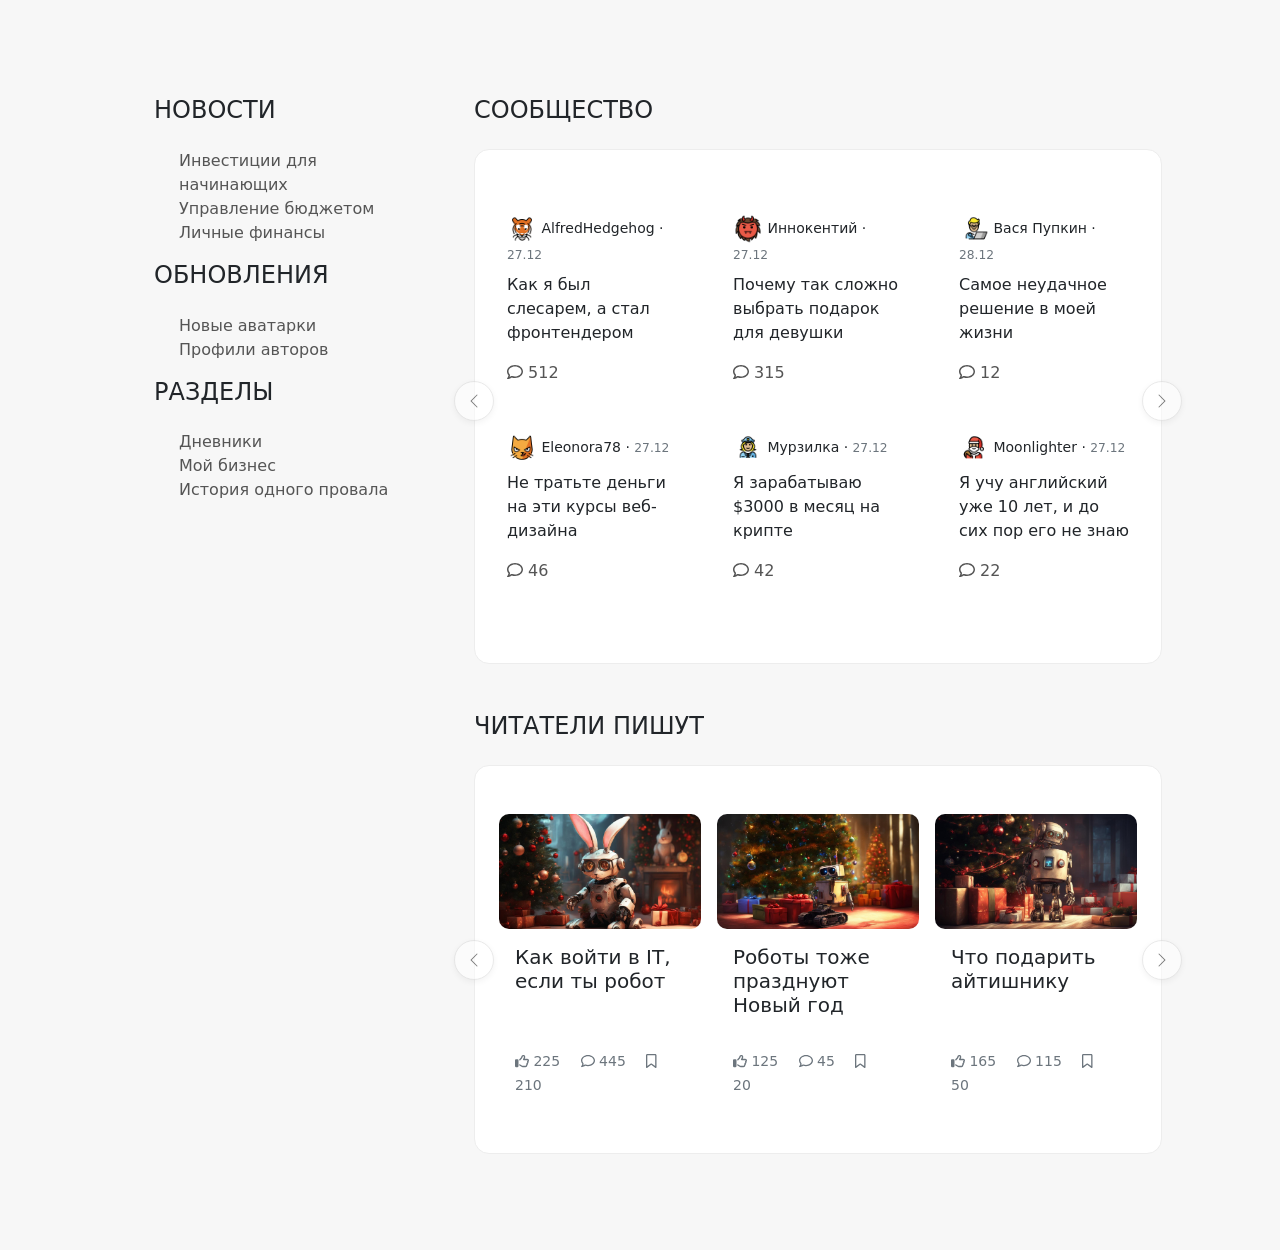
==== index.html @ a939b2f4 "rename" ====
<!DOCTYPE html>
<html lang="en">
   <head>
      <title>Слайдеры для онлайн-журнала</title>
      <meta charset="utf-8">
      <meta http-equiv="X-UA-Compatible" content="IE=edge">
      <meta name="viewport" content="width=device-width, initial-scale=1.0">
      <meta name="description" content="">
      <meta name="author" content="Proglib">
      <link rel="shortcut icon" href="assets/favicon.ico">
      <link href="https://fonts.googleapis.com/css?family=Roboto:300,400,500,700,900" rel="stylesheet">
      <script defer src="assets/fonts/all.min.js"></script>
      <link id="bootstrap" rel="stylesheet" href="assets/css/bootstrap.min.css">
      <link id="additional-style" rel="stylesheet" href="assets/css/carousel.css">
   </head>
   <body>
      <div class="container px-5 py-5 my-5">
         <div class="row">
            <div class="sections col-4 px-5">
               <h4 class="text-uppercase mb-4">Новости</h4>
               <ul class="list-unstyled">
                  <li><a href="#">Инвестиции для начинающих</a></li>
                  <li><a href="#">Управление бюджетом</a></li>
                  <li><a href="#">Личные финансы</a></li>
               </ul>
               <h4 class="text-uppercase mb-4">Обновления</h4>
               <ul class="list-unstyled">
                  <li><a href="#">Новые аватарки</a></li>
                  <li><a href="#">Профили авторов</a></li>
               </ul>
               <h4 class="text-uppercase mb-4">Разделы</h4>
               <ul class="list-unstyled">
                  <li><a href="#">Дневники</a></li>
                  <li><a href="#">Мой бизнес</a></li>
                  <li><a href="#">История одного провала</a></li>
               </ul>
            </div>
            <div class="col-8">
               <h4 class="text-uppercase mb-4">Сообщество</h4>
               <div id="postCarousel" class="carousel slide carousel-dark" data-bs-ride="carousel" data-bs-interval="false">
                  <div class="posts px-3 py-5">
                     <div class="carousel-inner">
                        <div class="carousel-item active">
                           <div class="row">
                              <div class="col-md-4 mb-3">
                                 <div class="card community">
                                    <div class="card-body">
                                       <p class="card-title small">
                                          <img src="assets/img/avatars/avatar1.png" class="rounded-circle mr-2" width="30" alt="image"> 
                                          AlfredHedgehog &middot; <small class="text-muted"> 27.12</small>  
                                       <p class="card-text">Как я был слесарем, а стал фронтендером</p>
                                       <a href="#" class="stretched-link"><i class="far fa-comment"></i> 512</a>
                                    </div>
                                 </div>
                              </div>
                              <div class="col-md-4 mb-3">
                                 <div class="card community">
                                    <div class="card-body">
                                       <p class="card-title small"> 
                                          <img src="assets/img/avatars/avatar2.png" class="rounded-circle mr-2" width="30" alt="image"> 
                                          Иннокентий &middot; <small class="text-muted"> 27.12</small>  
                                       <p class="card-text">Почему так сложно выбрать подарок для девушки</p>
                                       <a href="#" class="stretched-link"><i class="far fa-comment"></i> 315</a>
                                    </div>
                                 </div>
                              </div>
                              <div class="col-md-4 mb-3">
                                 <div class="card community">
                                    <div class="card-body">
                                       <p class="card-title small">
                                          <img src="assets/img/avatars/avatar3.png" class="rounded-circle mr-2" width="30" alt="image"> 
                                          Вася Пупкин &middot; <small class="text-muted"> 28.12</small>  
                                       <p class="card-text">Самое неудачное решение в моей жизни</p>
                                       <a href="#" class="stretched-link"><i class="far fa-comment"></i> 12</a>
                                    </div>
                                 </div>
                              </div>
                              <div class="col-md-4 mb-3">
                                 <div class="card community">
                                    <div class="card-body">
                                       <p class="card-title small"> 
                                          <img src="assets/img/avatars/avatar4.png" class="rounded-circle mr-2" width="30" alt="image"> 
                                          Eleonora78 &middot; <small class="text-muted"> 27.12</small>  
                                       <p class="card-text">Не тратьте деньги на эти курсы веб-дизайна</p>
                                       <a href="#" class="stretched-link"><i class="far fa-comment"></i> 46</a>
                                    </div>
                                 </div>
                              </div>
                              <div class="col-md-4 mb-3">
                                 <div class="card community">
                                    <div class="card-body">
                                       <p class="card-title small"> 
                                          <img src="assets/img/avatars/avatar5.png" class="rounded-circle mr-2" width="30" alt="image"> 
                                          Мурзилка &middot; <small class="text-muted"> 27.12</small>  
                                       <p class="card-text">Я зарабатываю $3000 в месяц на крипте</p>
                                       <a href="#" class="stretched-link"><i class="far fa-comment"></i> 42</a>
                                    </div>
                                 </div>
                              </div>
                              <div class="col-md-4 mb-3">
                                 <div class="card community">
                                    <div class="card-body">
                                       <p class="card-title small"> 
                                          <img src="assets/img/avatars/avatar6.png" class="rounded-circle mr-2" width="30" alt="image"> 
                                          Мoonlighter &middot; <small class="text-muted"> 27.12</small>  
                                       <p class="card-text">Я учу английский уже 10 лет, и до сих пор его не знаю</p>
                                       <a href="#" class="stretched-link"><i class="far fa-comment"></i> 22</a>
                                    </div>
                                 </div>
                              </div>
                           </div>
                        </div>
                        <div class="carousel-item">
                           <div class="row">
                              <div class="col-md-4 mb-3">
                                 <div class="card community">
                                    <div class="card-body">
                                       <p class="card-title small"> 
                                          <img src="assets/img/avatars/avatar7.png" class="rounded-circle mr-2" width="30" alt="image"> 
                                          Backender99 &middot; <small class="text-muted"> 27.12</small>  
                                       <p class="card-text">Стоит ли переходить в разработку ИИ</p>
                                       <a href="#" class="stretched-link"><i class="far fa-comment"></i> 152</a>
                                    </div>
                                 </div>
                              </div>
                              <div class="col-md-4 mb-3">
                                 <div class="card community">
                                    <div class="card-body">
                                       <p class="card-title small"> 
                                          <img src="assets/img/avatars/avatar8.png" class="rounded-circle mr-2" width="30" alt="image"> 
                                          Фрилансер &middot; <small class="text-muted"> 27.12</small>  
                                       <p class="card-text">Я рисую портреты по фото и ненавижу себя за это</p>
                                       <a href="#" class="stretched-link"><i class="far fa-comment"></i> 712</a>
                                    </div>
                                 </div>
                              </div>
                              <div class="col-md-4 mb-3">
                                 <div class="card community">
                                    <div class="card-body">
                                       <p class="card-title small"> 
                                          <img src="assets/img/avatars/avatar9.png" class="rounded-circle mr-2" width="30" alt="image"> 
                                          Дама с вилами &middot; <small class="text-muted"> 27.12</small>  
                                       <p class="card-text">Как понаехать в Москву и не пожалеть об этом</p>
                                       <a href="#" class="stretched-link"><i class="far fa-comment"></i> 321</a>
                                    </div>
                                 </div>
                              </div>
                              <div class="col-md-4 mb-3">
                                 <div class="card community">
                                    <div class="card-body">
                                       <p class="card-title small"> 
                                          <img src="assets/img/avatars/avatar10.png" class="rounded-circle mr-2" width="30" alt="image"> 
                                          Добрая медсестра &middot; <small class="text-muted"> 27.12</small>  
                                       <p class="card-text"> Нужно ли высшее медицинское образование</p>
                                       <a href="#" class="stretched-link"><i class="far fa-comment"></i> 52</a>
                                    </div>
                                 </div>
                              </div>
                              <div class="col-md-4 mb-3">
                                 <div class="card community">
                                    <div class="card-body">
                                       <p class="card-title small"> 
                                          <img src="assets/img/avatars/avatar11.png" class="rounded-circle mr-2" width="30" alt="image"> 
                                          BadRobot &middot; <small class="text-muted"> 27.12</small>  
                                       <p class="card-text">Почему роботы хотят уничтожить людей?</p>
                                       <a href="#" class="stretched-link"><i class="far fa-comment"></i> 38</a>
                                    </div>
                                 </div>
                              </div>
                              <div class="col-md-4 mb-3">
                                 <div class="card community">
                                    <div class="card-body">
                                       <p class="card-title small"> 
                                          <img src="assets/img/avatars/avatar12.png" class="rounded-circle mr-2" width="30" alt="image"> 
                                          SmartInvest &middot; <small class="text-muted"> 27.12</small>  
                                       <p class="card-text">Как открыть ИИС и начать зарабатывать</p>
                                       <a href="#" class="stretched-link"><i class="far fa-comment"></i> 19</a>
                                    </div>
                                 </div>
                              </div>
                           </div>
                        </div>
                     </div>
                  </div>
                  <a class="carousel-control-prev" href="#postCarousel" role="button" data-bs-slide="prev">
                  <span class="carousel-control-prev-icon"></span>
                  </a>
                  <a class="carousel-control-next" href="#postCarousel" role="button" data-bs-slide="next">
                  <span class="carousel-control-next-icon"></span>
                  </a>
               </div>
               <h4 class="text-uppercase mt-5 mb-4">Читатели пишут</h4>
               <div id="carousel" class="carousel slide carousel-dark" data-ride="carousel" data-bs-interval="false">
                  <div class="posts px-3 py-5">
                     <div class="carousel-inner">
                        <div class="carousel-item active">
                           <div class="d-flex justify-content-between">
                              <div class="card px-2">
                                 <img class="card-img-top rounded-5 img-fluid" src="assets/img/articles/photo_1.jpg" alt="image">
                                 <div class="card-body">
                                    <h5 class="card-title">Как войти в IT, если ты робот</h5>
                                 </div>
                                 <div class="card-footer">
                                    <small class="text-muted">
                                    <span class="me-3"><i class="far fa-thumbs-up"></i> 225</span>  
                                    <span class="me-3"><i class="far fa-comment"></i> 445</span>
                                    <span class="me-3"><i class="far fa-bookmark"></i> 210</span>
                                    </small>
                                 </div>
                              </div>
                              <div class="card px-2">
                                 <img class="card-img-top rounded-5 img-fluid" src="assets/img/articles/photo_2.jpg" alt="image">
                                 <div class="card-body">
                                    <h5 class="card-title">Роботы тоже празднуют Новый год</h5>
                                 </div>
                                 <div class="card-footer">
                                    <small class="text-muted">
                                    <span class="me-3"><i class="far fa-thumbs-up"></i> 125</span>  
                                    <span class="me-3"><i class="far fa-comment"></i> 45</span>
                                    <span class="me-3"><i class="far fa-bookmark"></i> 20</span>
                                    </small>
                                 </div>
                              </div>
                              <div class="card px-2">
                                 <img class="card-img-top rounded-5 img-fluid" src="assets/img/articles/photo_3.jpg" alt="image">
                                 <div class="card-body">
                                    <h5 class="card-title">Что подарить айтишнику</h5>
                                 </div>
                                 <div class="card-footer">
                                    <small class="text-muted">
                                    <span class="me-3"><i class="far fa-thumbs-up"></i> 165</span>  
                                    <span class="me-3"><i class="far fa-comment"></i> 115</span>
                                    <span class="me-3"><i class="far fa-bookmark"></i> 50</span>
                                    </small>
                                 </div>
                              </div>
                           </div>
                        </div>
                        <div class="carousel-item">
                           <div class="d-flex justify-content-between">
                              <div class="card px-2">
                                 <img class="card-img-top rounded-5 img-fluid" src="assets/img/articles/photo_4.jpg" alt="image">
                                 <div class="card-body">
                                    <h5 class="card-title">Не проводи Новый год под елкой</h5>
                                 </div>
                                 <div class="card-footer">
                                    <small class="text-muted">
                                    <span class="me-3"><i class="far fa-thumbs-up"></i> 225</span>  
                                    <span class="me-3"><i class="far fa-comment"></i> 15</span>
                                    <span class="me-3"><i class="far fa-bookmark"></i> 20</span>
                                    </small>
                                 </div>
                              </div>
                              <div class="card px-2">
                                 <img class="card-img-top rounded-5 img-fluid" src="assets/img/articles/photo_5.jpg" alt="image">
                                 <div class="card-body">
                                    <h5 class="card-title">Роботы - лучшие друзья человека</h5>
                                 </div>
                                 <div class="card-footer">
                                    <small class="text-muted">
                                    <span class="me-3"><i class="far fa-thumbs-up"></i> 128</span>  
                                    <span class="me-3"><i class="far fa-comment"></i> 45</span>
                                    <span class="me-3"><i class="far fa-bookmark"></i> 23</span>
                                    </small>
                                 </div>
                              </div>
                              <div class="card px-2">
                                 <img class="card-img-top rounded-5 img-fluid" src="assets/img/articles/photo_6.jpg" alt="image">
                                 <div class="card-body">
                                    <h5 class="card-title">Как роботы изменили нашу жизнь</h5>
                                 </div>
                                 <div class="card-footer">
                                    <small class="text-muted">
                                    <span class="me-3"><i class="far fa-thumbs-up"></i> 25</span>  
                                    <span class="me-3"><i class="far fa-comment"></i> 35</span>
                                    <span class="me-3"><i class="far fa-bookmark"></i> 20</span>
                                    </small>
                                 </div>
                              </div>
                           </div>
                        </div>
                     </div>
                     <a class="carousel-control-prev" href="#carousel" role="button" data-bs-slide="prev">
                     <span class="carousel-control-prev-icon" aria-hidden="true"></span>
                     </a>
                     <a class="carousel-control-next" href="#carousel" role="button" data-bs-slide="next">
                     <span class="carousel-control-next-icon" aria-hidden="true"></span>
                     </a>
                  </div>
               </div>
            </div>
         </div>
      </div>
      <script src="assets/js/bootstrap.min.js"></script>      
   </body>
</html>
---- assets/css/carousel.css ----
body {
  background-color: #F7F7F7;
}

.carousel-control-prev-icon,
.carousel-control-next-icon {
  scale: 50%;
}

.carousel-control-prev,
.carousel-control-next {
  z-index: 10;
  top: 45%;
  width: 40px;
  height: 40px;
  background: #fff;
  border-radius: 50%;
  box-shadow: 0px 2px 6px rgba(0, 0, 0, 0.1);
  border: 1px solid #d3d3d3;
}

.rounded-5 {
  border-radius: 10px;
}

.carousel-control-prev {
  left: -20px;
}

.carousel-control-next {
  right: -20px;
}

.item-content {
  margin-bottom: 45px;
}

.card-img-top {
  width: 100%;
  height: 15vw;
  object-fit: cover;
}

.card {
  border: none;
}

.card-footer span:hover {
  color: #000;
}

.community:hover {
  background-color: #F7F7F7;
}

.community a:hover {
  color: #000;
}

.card>.card-footer {
  border-top: none;
  background-color: #fff;
}

.posts {
  background-color: #fff;
  border: 1px solid #ededed;
  border-radius: 15px;

}

.img-fluid {
  max-width: 100%;
  height: auto;
}

.posts a,
.sections a {
  text-decoration: none;
  color: #555555;

}

.btn-sm {
  padding: 10px;
  font-size: 12px;
  line-height: 1.5;
  border-radius: 5px;
  font-weight: normal;
}


.list-unstyled li {
  padding-left: 25px;
}
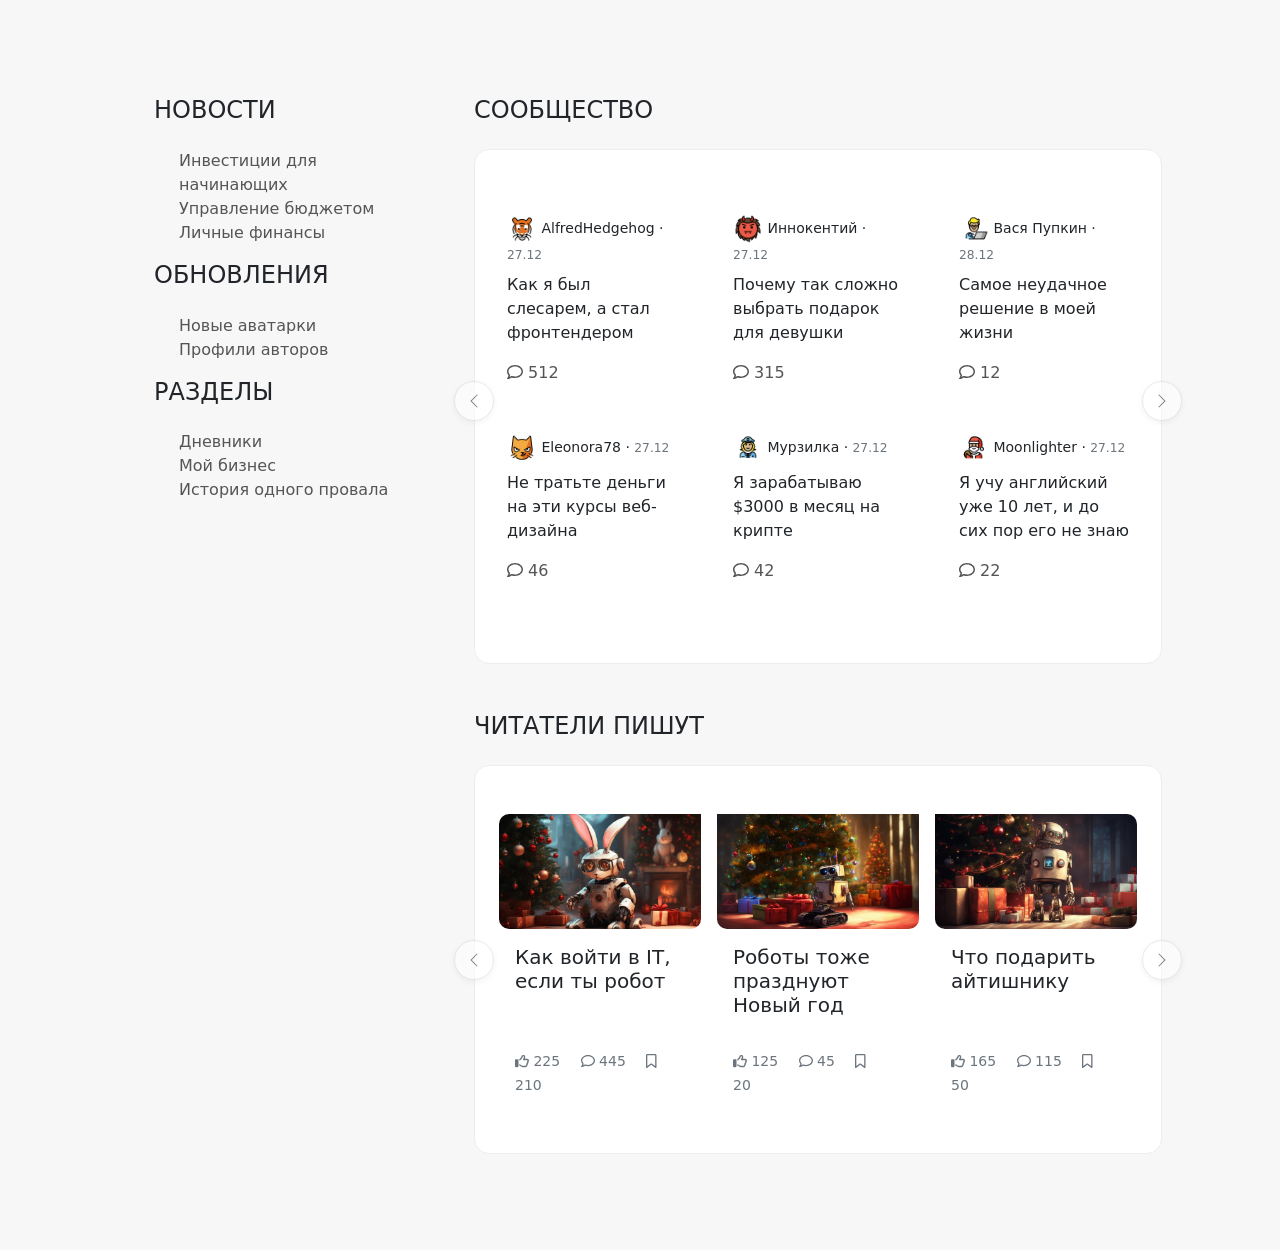
==== commit a3ed9ff9: "some improvements" ====
--- a/index.html
+++ b/index.html
@@ -194,7 +194,7 @@
                   <div class="posts px-3 py-5">
                      <div class="carousel-inner">
                         <div class="carousel-item active">
-                           <div class="d-flex justify-content-between">
+                           <div class="card-group">
                               <div class="card px-2">
                                  <img class="card-img-top rounded-5 img-fluid" src="assets/img/articles/photo_1.jpg" alt="image">
                                  <div class="card-body">
@@ -237,7 +237,7 @@
                            </div>
                         </div>
                         <div class="carousel-item">
-                           <div class="d-flex justify-content-between">
+                           <div class="card-group">
                               <div class="card px-2">
                                  <img class="card-img-top rounded-5 img-fluid" src="assets/img/articles/photo_4.jpg" alt="image">
                                  <div class="card-body">
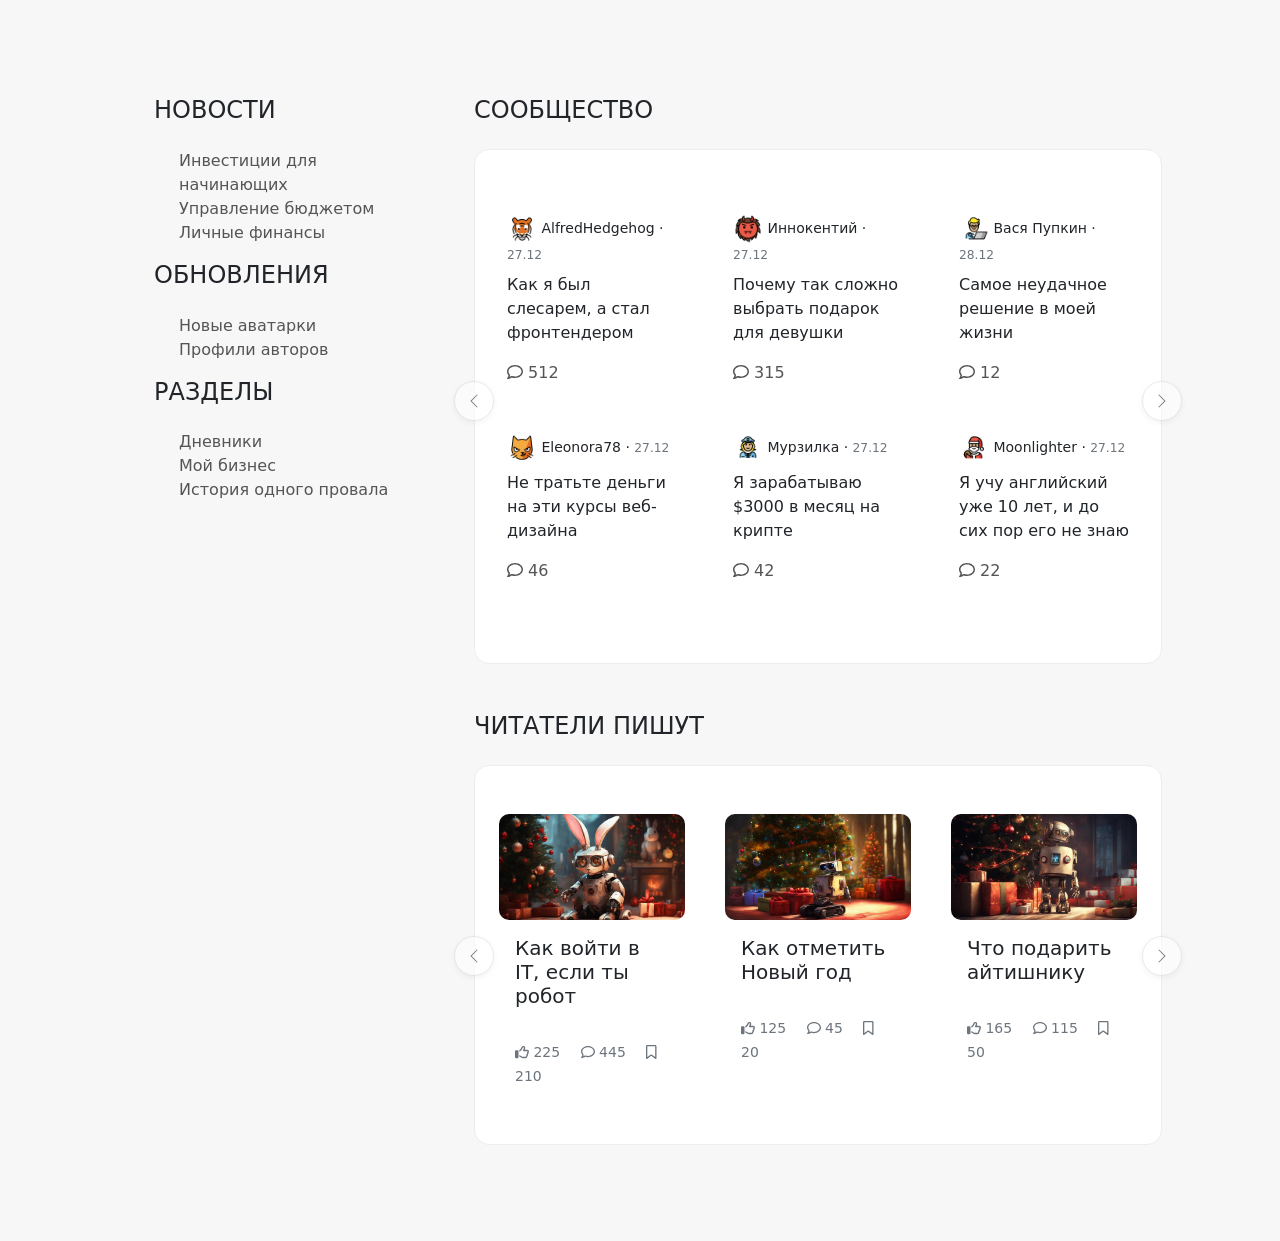
==== commit f99e9a6b: "some improvements" ====
--- a/index.html
+++ b/index.html
@@ -194,87 +194,103 @@
                   <div class="posts px-3 py-5">
                      <div class="carousel-inner">
                         <div class="carousel-item active">
-                           <div class="card-group">
-                              <div class="card px-2">
-                                 <img class="card-img-top rounded-5 img-fluid" src="assets/img/articles/photo_1.jpg" alt="image">
-                                 <div class="card-body">
-                                    <h5 class="card-title">Как войти в IT, если ты робот</h5>
-                                 </div>
-                                 <div class="card-footer">
-                                    <small class="text-muted">
-                                    <span class="me-3"><i class="far fa-thumbs-up"></i> 225</span>  
-                                    <span class="me-3"><i class="far fa-comment"></i> 445</span>
-                                    <span class="me-3"><i class="far fa-bookmark"></i> 210</span>
-                                    </small>
-                                 </div>
-                              </div>
-                              <div class="card px-2">
-                                 <img class="card-img-top rounded-5 img-fluid" src="assets/img/articles/photo_2.jpg" alt="image">
-                                 <div class="card-body">
-                                    <h5 class="card-title">Роботы тоже празднуют Новый год</h5>
-                                 </div>
-                                 <div class="card-footer">
-                                    <small class="text-muted">
-                                    <span class="me-3"><i class="far fa-thumbs-up"></i> 125</span>  
-                                    <span class="me-3"><i class="far fa-comment"></i> 45</span>
-                                    <span class="me-3"><i class="far fa-bookmark"></i> 20</span>
-                                    </small>
-                                 </div>
-                              </div>
-                              <div class="card px-2">
-                                 <img class="card-img-top rounded-5 img-fluid" src="assets/img/articles/photo_3.jpg" alt="image">
-                                 <div class="card-body">
-                                    <h5 class="card-title">Что подарить айтишнику</h5>
-                                 </div>
-                                 <div class="card-footer">
-                                    <small class="text-muted">
-                                    <span class="me-3"><i class="far fa-thumbs-up"></i> 165</span>  
-                                    <span class="me-3"><i class="far fa-comment"></i> 115</span>
-                                    <span class="me-3"><i class="far fa-bookmark"></i> 50</span>
-                                    </small>
+                           <div class="d-flex justify-content-between">
+                              <div class="row">
+                                 <div class="col-sm-12 col-md-4">
+                                    <div class="card px-2">
+                                       <img class="card-img-top rounded-5 img-fluid" src="assets/img/articles/photo_1.jpg" alt="image">
+                                       <div class="card-body">
+                                          <h5 class="card-title">Как войти в IT, если ты робот</h5>
+                                       </div>
+                                       <div class="card-footer">
+                                          <small class="text-muted">
+                                          <span class="me-3"><i class="far fa-thumbs-up"></i> 225</span>  
+                                          <span class="me-3"><i class="far fa-comment"></i> 445</span>
+                                          <span class="me-3"><i class="far fa-bookmark"></i> 210</span>
+                                          </small>
+                                       </div>
+                                    </div>
+                                 </div>
+                                 <div class="col-sm-12 col-md-4">
+                                    <div class="card px-2">
+                                       <img class="card-img-top rounded-5 img-fluid" src="assets/img/articles/photo_2.jpg" alt="image">
+                                       <div class="card-body">
+                                          <h5 class="card-title">Как отметить Новый год</h5>
+                                       </div>
+                                       <div class="card-footer">
+                                          <small class="text-muted">
+                                          <span class="me-3"><i class="far fa-thumbs-up"></i> 125</span>  
+                                          <span class="me-3"><i class="far fa-comment"></i> 45</span>
+                                          <span class="me-3"><i class="far fa-bookmark"></i> 20</span>
+                                          </small>
+                                       </div>
+                                    </div>
+                                 </div>
+                                 <div class="col-sm-12 col-md-4">
+                                    <div class="card px-2">
+                                       <img class="card-img-top rounded-5 img-fluid" src="assets/img/articles/photo_3.jpg" alt="image">
+                                       <div class="card-body">
+                                          <h5 class="card-title">Что подарить айтишнику</h5>
+                                       </div>
+                                       <div class="card-footer">
+                                          <small class="text-muted">
+                                          <span class="me-3"><i class="far fa-thumbs-up"></i> 165</span>  
+                                          <span class="me-3"><i class="far fa-comment"></i> 115</span>
+                                          <span class="me-3"><i class="far fa-bookmark"></i> 50</span>
+                                          </small>
+                                       </div>
+                                    </div>
                                  </div>
                               </div>
                            </div>
                         </div>
                         <div class="carousel-item">
-                           <div class="card-group">
-                              <div class="card px-2">
-                                 <img class="card-img-top rounded-5 img-fluid" src="assets/img/articles/photo_4.jpg" alt="image">
-                                 <div class="card-body">
-                                    <h5 class="card-title">Не проводи Новый год под елкой</h5>
-                                 </div>
-                                 <div class="card-footer">
-                                    <small class="text-muted">
-                                    <span class="me-3"><i class="far fa-thumbs-up"></i> 225</span>  
-                                    <span class="me-3"><i class="far fa-comment"></i> 15</span>
-                                    <span class="me-3"><i class="far fa-bookmark"></i> 20</span>
-                                    </small>
-                                 </div>
-                              </div>
-                              <div class="card px-2">
-                                 <img class="card-img-top rounded-5 img-fluid" src="assets/img/articles/photo_5.jpg" alt="image">
-                                 <div class="card-body">
-                                    <h5 class="card-title">Роботы - лучшие друзья человека</h5>
-                                 </div>
-                                 <div class="card-footer">
-                                    <small class="text-muted">
-                                    <span class="me-3"><i class="far fa-thumbs-up"></i> 128</span>  
-                                    <span class="me-3"><i class="far fa-comment"></i> 45</span>
-                                    <span class="me-3"><i class="far fa-bookmark"></i> 23</span>
-                                    </small>
-                                 </div>
-                              </div>
-                              <div class="card px-2">
-                                 <img class="card-img-top rounded-5 img-fluid" src="assets/img/articles/photo_6.jpg" alt="image">
-                                 <div class="card-body">
-                                    <h5 class="card-title">Как роботы изменили нашу жизнь</h5>
-                                 </div>
-                                 <div class="card-footer">
-                                    <small class="text-muted">
-                                    <span class="me-3"><i class="far fa-thumbs-up"></i> 25</span>  
-                                    <span class="me-3"><i class="far fa-comment"></i> 35</span>
-                                    <span class="me-3"><i class="far fa-bookmark"></i> 20</span>
-                                    </small>
+                           <div class="d-flex justify-content-between">
+                              <div class="row">
+                                 <div class="col-sm-12 col-md-4">
+                                    <div class="card px-2">
+                                       <img class="card-img-top rounded-5 img-fluid" src="assets/img/articles/photo_4.jpg" alt="image">
+                                       <div class="card-body">
+                                          <h5 class="card-title">Не проводи Новый год под елкой</h5>
+                                       </div>
+                                       <div class="card-footer">
+                                          <small class="text-muted">
+                                          <span class="me-3"><i class="far fa-thumbs-up"></i> 225</span>  
+                                          <span class="me-3"><i class="far fa-comment"></i> 15</span>
+                                          <span class="me-3"><i class="far fa-bookmark"></i> 20</span>
+                                          </small>
+                                       </div>
+                                    </div>
+                                 </div>
+                                 <div class="col-sm-12 col-md-4">
+                                    <div class="card px-2">
+                                       <img class="card-img-top rounded-5 img-fluid" src="assets/img/articles/photo_5.jpg" alt="image">
+                                       <div class="card-body">
+                                          <h5 class="card-title">Роботы - лучшие друзья человека</h5>
+                                       </div>
+                                       <div class="card-footer">
+                                          <small class="text-muted">
+                                          <span class="me-3"><i class="far fa-thumbs-up"></i> 128</span>  
+                                          <span class="me-3"><i class="far fa-comment"></i> 45</span>
+                                          <span class="me-3"><i class="far fa-bookmark"></i> 23</span>
+                                          </small>
+                                       </div>
+                                    </div>
+                                 </div>
+                                 <div class="col-sm-12 col-md-4">
+                                    <div class="card px-2">
+                                       <img class="card-img-top rounded-5 img-fluid" src="assets/img/articles/photo_6.jpg" alt="image">
+                                       <div class="card-body">
+                                          <h5 class="card-title">Роботы изменили нашу жизнь</h5>
+                                       </div>
+                                       <div class="card-footer">
+                                          <small class="text-muted">
+                                          <span class="me-3"><i class="far fa-thumbs-up"></i> 25</span>  
+                                          <span class="me-3"><i class="far fa-comment"></i> 35</span>
+                                          <span class="me-3"><i class="far fa-bookmark"></i> 20</span>
+                                          </small>
+                                       </div>
+                                    </div>
                                  </div>
                               </div>
                            </div>
